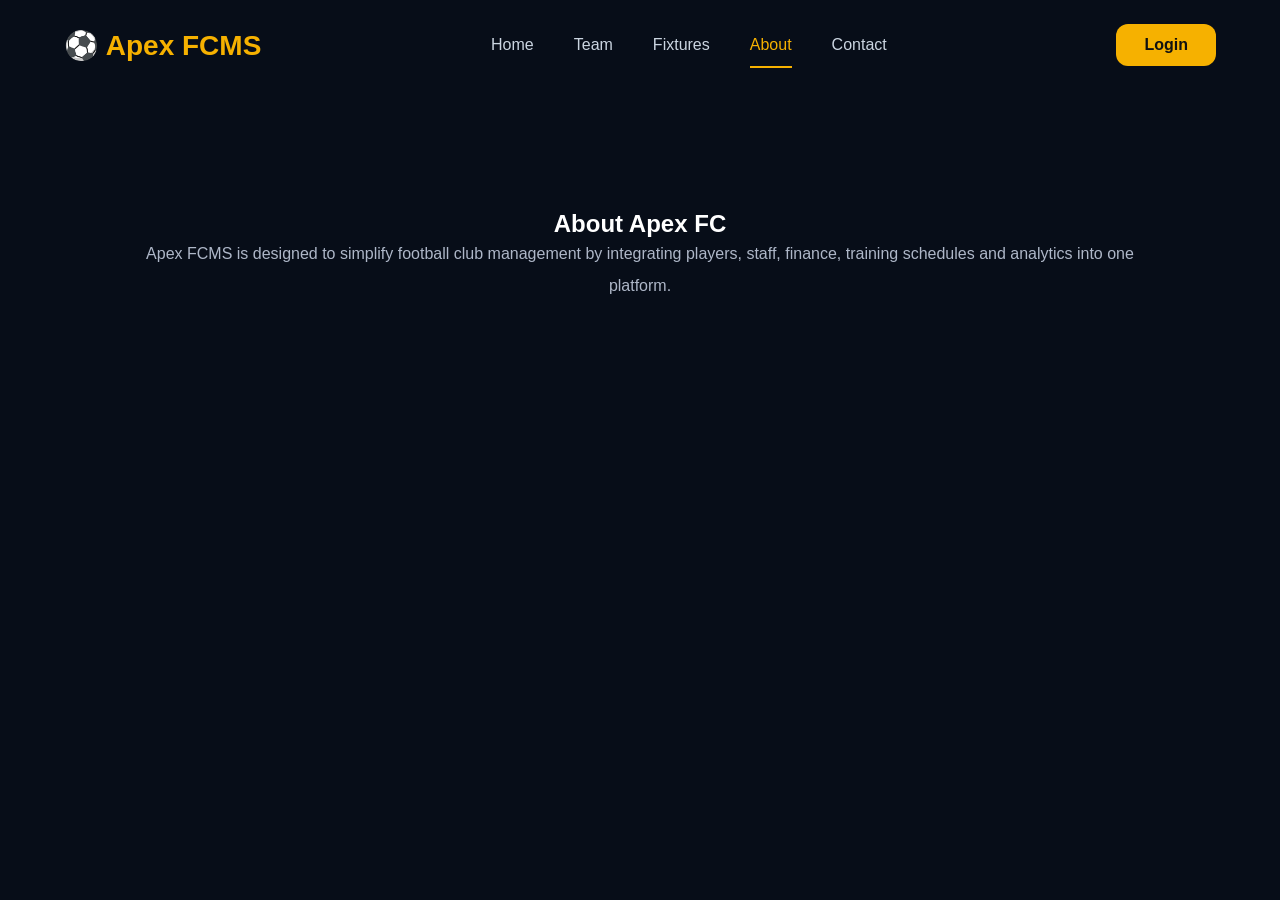
==== about.html @ 88e46682 "Add files via upload" ====
<!DOCTYPE html>
<html lang="en">
    <head>
        <meta charset="UTF-8">
        <meta name="viewport" content="width=device-width,initial-scale=1.0">
        <title>About | Apex FCMS</title>
        <link rel="stylesheet" href="style.css">
    </head>

    <body>

        <header>

            <div class="logo">⚽ Apex FCMS</div>

            <nav>

                <a href="index.html">Home</a>

                <a href="team.html">Team</a>

                <a href="fixtures.html">Fixtures</a>

                <a href="about.html" class="active">About</a>

                <a href="contact.html">Contact</a>

            </nav>

            <a href="login.html" class="login-btn">Login</a>

        </header>

        <section class="about">

            <h1>About Apex FC</h1>

            <p>
                Apex FCMS is designed to simplify football club management by integrating
                players, staff, finance, training schedules and analytics into one platform.
            </p>

        </section>

        <script src="script.js"></script>

    </body>
</html>
---- style.css ----
* {
    margin: 0;
    padding: 0;
    box-sizing: border-box;
    font-family: Poppins, sans-serif;
}

body {

    background: #070d18;
    color: white;
    overflow-x: hidden;
}

.blur {

    position: fixed;
    border-radius: 50%;
    filter: blur(140px);
    opacity: .18;
    z-index: -1;
}

.blur1 {

    width: 400px;
    height: 400px;
    background: #ff9800;

    top: -120px;
    left: -120px;
}

.blur2 {

    width: 450px;
    height: 450px;
    background: #1e90ff;

    bottom: -150px;
    right: -100px;
}

header {
    width: 90%;
    height: 90px;

    margin: auto;

    display: flex;
    justify-content: space-between;
    align-items: center;

    overflow: visible;
}

.logo {

    font-size: 28px;
    font-weight: 700;
    color: #f6b100;
}

nav {

    display: flex;
    gap: 40px;
}

nav a {

    text-decoration: none;
    color: #d0d7e5;
    transition: .3s;
}

nav a:hover {

    color: #f6b100;
}

.login-btn {

    text-decoration: none;

    padding: 12px 28px;

    border-radius: 12px;

    background: #f6b100;

    color: #111;

    font-weight: 600;

    transition: .3s;
}

.login-btn:hover {

    transform: translateY(-3px);
}

.hero {

    width: 90%;
    margin: 70px auto;

    display: grid;
    grid-template-columns: 1fr 420px;
    gap: 80px;
    align-items: center;
}

.subtitle {

    color: #f6b100;

    letter-spacing: 3px;

    margin-bottom: 20px;
}

.hero h1 {

    font-size: 65px;

    line-height: 1.15;

    margin-bottom: 25px;
}

.description {

    color: #aab4c6;

    line-height: 1.9;

    max-width: 700px;
}

.buttons {

    margin-top: 45px;

    display: flex;
    gap: 20px;
}

.primary {

    text-decoration: none;

    background: #f6b100;

    color: #111;

    padding: 15px 32px;

    border-radius: 12px;

    font-weight: 600;
}

.secondary {

    text-decoration: none;

    color: white;

    padding: 15px 32px;

    border: 1px solid rgba(255, 255, 255, .15);

    border-radius: 12px;
}

.hero-card {

    background: #111b2d;

    border: 1px solid rgba(255, 255, 255, .08);

    border-radius: 25px;

    padding: 40px;

    text-align: center;

    box-shadow: 0 20px 50px rgba(0, 0, 0, .35);
}

.hero-card h3 {

    color: #999;
    margin-bottom: 30px;
}

.hero-card h2 {

    margin: 10px 0;
}

.hero-card span {

    color: #f6b100;
}

.hero-card button {

    margin-top: 35px;

    padding: 14px 30px;

    border: none;

    border-radius: 10px;

    background: #f6b100;

    cursor: pointer;

    font-weight: 600;
}

.stats {

    width: 90%;

    margin: 90px auto;

    display: grid;

    grid-template-columns: repeat(4, 1fr);

    gap: 30px;
}

.card {

    background: #10192a;

    padding: 35px;

    border-radius: 20px;

    border: 1px solid rgba(255, 255, 255, .05);

    transition: .3s;
}

.card:hover {

    transform: translateY(-8px);
}

.card h2 {

    color: #f6b100;

    font-size: 40px;

    margin-bottom: 15px;
}

.card p {

    color: #b0b8c8;
}

.features {

    width: 90%;

    margin: 100px auto;
}

.features h2 {

    font-size: 42px;

    margin-bottom: 45px;
}

.feature-grid {

    display: grid;

    grid-template-columns: repeat(3, 1fr);

    gap: 30px;
}

.feature {

    background: #10192a;

    padding: 35px;

    border-radius: 18px;

    border: 1px solid rgba(255, 255, 255, .05);

    transition: .3s;
}

.feature:hover {

    transform: translateY(-8px);
}

.feature h3 {

    color: #f6b100;

    margin-bottom: 15px;
}

.feature p {

    color: #adb6c8;

    line-height: 1.8;
}

.about {

    width: 80%;

    margin: 120px auto;

    text-align: center;
}

.about h2 {

    font-size: 45px;

    margin-bottom: 30px;
}

.about p {

    color: #aeb7c8;

    line-height: 2;
}

footer {

    margin-top: 120px;

    padding: 60px;

    text-align: center;

    border-top: 1px solid rgba(255, 255, 255, .08);

    color: #9098a8;
}

footer h3 {

    color: #f6b100;

    margin-bottom: 15px;
}

@media(max-width:1000px) {

    .hero {

        grid-template-columns: 1fr;
        text-align: center;
    }

    .stats {

        grid-template-columns: repeat(2, 1fr);
    }

    .feature-grid {

        grid-template-columns: 1fr;
    }

    nav {

        display: none;
    }

    .hero h1 {

        font-size: 46px;
    }

}

@media(max-width:650px) {

    .stats {

        grid-template-columns: 1fr;
    }

    .hero {

        margin-top: 30px;
    }

    .hero h1 {

        font-size: 38px;
    }

    header {

        width: 95%;
    }

}
/* Page Transition */

body {

    opacity: 0;
    transform: translateY(15px);
    transition: .35s;

}

body.loaded {

    opacity: 1;
    transform: translateY(0);

}

/* Login */

.login-page {

    display: flex;
    flex-direction: column;
    min-height: 100vh;

}

.login-container {

    flex: 1;

    display: flex;
    justify-content: center;
    align-items: center;

}

.login-card {

    width: 420px;

    padding: 45px;

    border-radius: 25px;

    background: #10192a;

    border: 1px solid rgba(255, 255, 255, .08);

    box-shadow: 0 20px 60px rgba(0, 0, 0, .4);

}

.login-card h1 {

    margin-bottom: 10px;

}

.login-card p {

    color: #aab4c6;

    margin-bottom: 30px;

}

.login-card input {

    width: 100%;

    padding: 15px;

    margin-bottom: 20px;

    background: #1b2740;

    border: none;

    outline: none;

    border-radius: 10px;

    color: white;

    font-size: 15px;

}

.login-card input:focus {

    border: 1px solid #f6b100;

}

.login-card button {

    width: 100%;

    padding: 15px;

    border: none;

    border-radius: 10px;

    background: #f6b100;

    font-size: 16px;

    font-weight: 600;

    cursor: pointer;

    transition: .3s;

}

.login-card button:hover {

    transform: translateY(-2px);

}

.demo {

    margin-top: 25px;

    font-size: 14px;

    text-align: center;

    line-height: 1.8;

    color: #8fa2c2;

}
nav {
    display: flex;
    gap: 40px;
}

nav a {
    position: relative;
    text-decoration: none;
    color: #cbd5e1;
    font-weight: 500;
    transition: .3s;
    padding: 8px 0;
}

nav a:hover {
    color: #f6b100;
}

nav a::after {
    content: "";
    position: absolute;
    left: 0;
    bottom: -6px;
    width: 0%;
    height: 2px;
    background: #f6b100;
    transition: .3s;
}

nav a:hover::after {
    width: 100%;
}

nav a.active {
    color: #f6b100;
}

nav a.active::after {
    width: 100%;
}
.match-btn {
    display: inline-block;
    margin-top: 35px;
    padding: 14px 30px;
    background: #f6b100;
    color: #111;
    text-decoration: none;
    border-radius: 10px;
    font-weight: 600;
    transition: .3s;
}

.match-btn:hover {
    transform: translateY(-3px);
    box-shadow: 0 10px 25px rgba(246, 177, 0, .35);
}
/* ===== Logo ===== */

.logo {
    display: flex;
    align-items: center;
    gap: 18px;
}

.logo img {
    width: 140px;
    /* Increase this for a larger logo */
    height: auto;
    display: block;

    margin-top: 10px;
    margin-bottom: -20px;

    transition: 0.3s ease;
}

.logo img:hover {
    transform: scale(1.08);
}

.logo-text {
    display: flex;
    flex-direction: column;
    line-height: 1.1;
}

.logo-text h2 {
    margin: 0;
    font-size: 30px;
    font-weight: 700;
    color: #f6b100;
}

.logo-text span {
    margin-top: 4px;
    font-size: 12px;
    color: #8d99ae;
    letter-spacing: 2px;
    text-transform: uppercase;
}
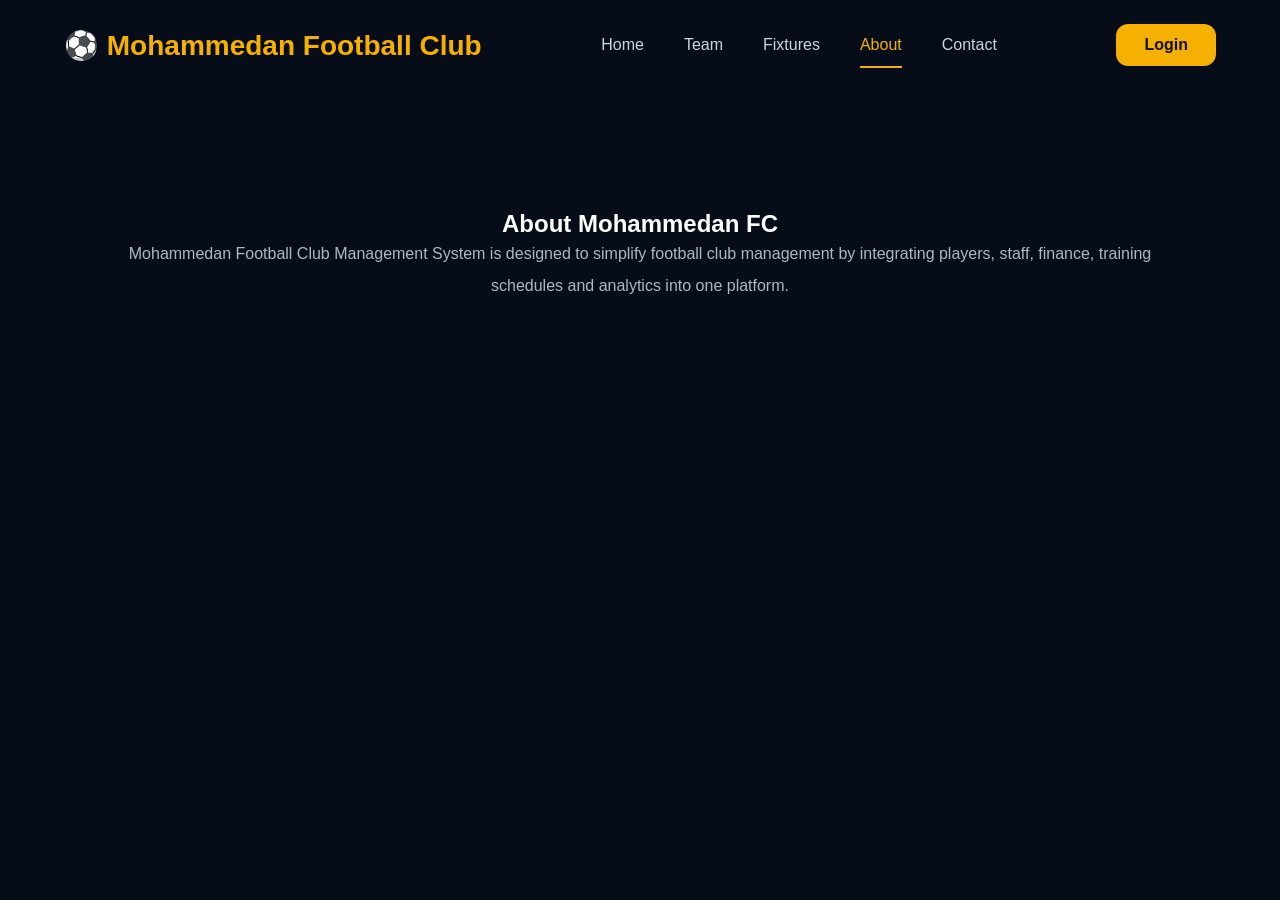
==== commit d1961219: "Update 1 about.html" ====
--- a/about.html
+++ b/about.html
@@ -3,7 +3,7 @@
     <head>
         <meta charset="UTF-8">
         <meta name="viewport" content="width=device-width,initial-scale=1.0">
-        <title>About | Apex FCMS</title>
+        <title>About | Mohammedan Football Club</title>
         <link rel="stylesheet" href="style.css">
     </head>
 
@@ -11,7 +11,7 @@
 
         <header>
 
-            <div class="logo">⚽ Apex FCMS</div>
+            <div class="logo">⚽ Mohammedan Football Club</div>
 
             <nav>
 
@@ -33,10 +33,11 @@
 
         <section class="about">
 
-            <h1>About Apex FC</h1>
+            <h1>About Mohammedan FC</h1>
 
             <p>
-                Apex FCMS is designed to simplify football club management by integrating
+                Mohammedan Football Club Management System is designed to simplify football club management 
+                by integrating
                 players, staff, finance, training schedules and analytics into one platform.
             </p>
 
@@ -45,4 +46,4 @@
         <script src="script.js"></script>
 
     </body>
-</html>+</html>
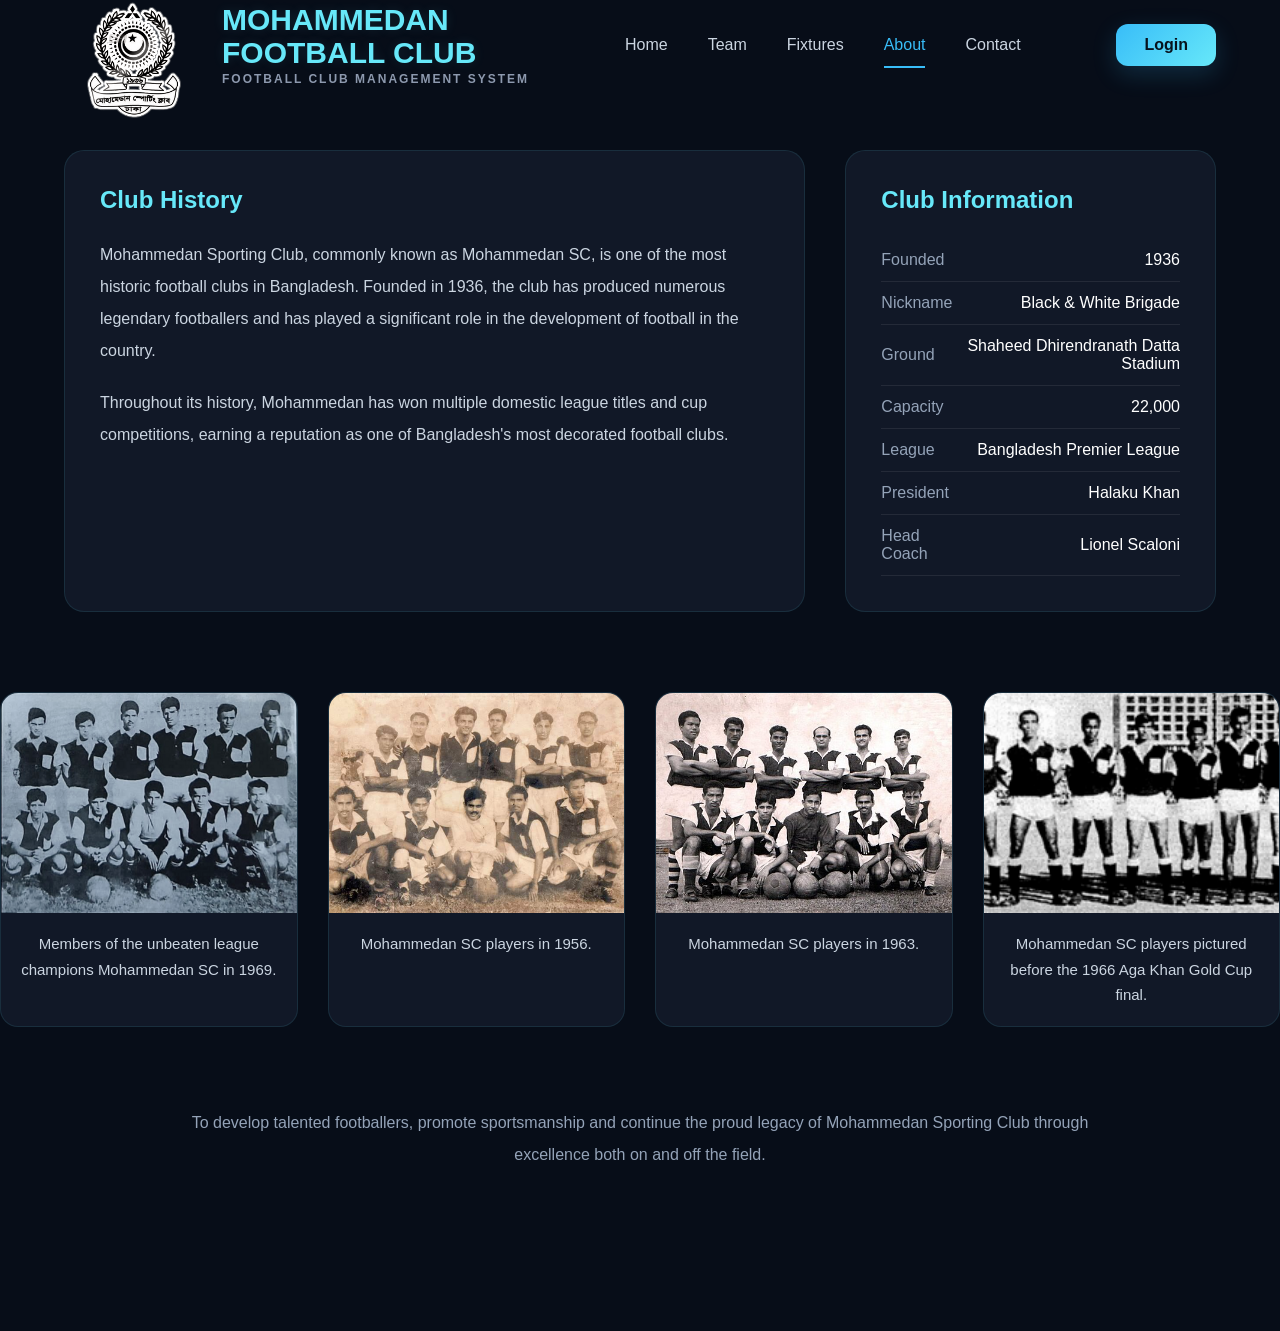
==== commit 890b6374: "Add files via upload" ====
--- a/about.html
+++ b/about.html
@@ -11,7 +11,13 @@
 
         <header>
 
-            <div class="logo">⚽ Mohammedan Football Club</div>
+            <div class="logo">
+                <img src="image/logo.png" alt="Apex FC Logo">
+                <div class="logo-text">
+                    <h2>MOHAMMEDAN <br>FOOTBALL CLUB</h2>
+                    <span>Football Club Management System</span>
+                </div>
+            </div>
 
             <nav>
 
@@ -31,19 +37,124 @@
 
         </header>
 
-        <section class="about">
+        <section class="about-page">
+        
+        
+            <div class="about-grid">
+        
+                <div class="history">
+        
+                    <h2>Club History</h2>
+        
+                    <p>
+                        Mohammedan Sporting Club, commonly known as Mohammedan SC,
+                        is one of the most historic football clubs in Bangladesh.
+                        Founded in 1936, the club has produced numerous legendary
+                        footballers and has played a significant role in the
+                        development of football in the country.
+                    </p>
+        
+                    <p>
+                        Throughout its history, Mohammedan has won multiple domestic
+                        league titles and cup competitions, earning a reputation as
+                        one of Bangladesh's most decorated football clubs.
+                    </p>
+        
+                </div>
+        
+                <div class="club-info">
+        
+                    <h2>Club Information</h2>
+        
+                    <table>
+        
+                        <tr>
+                            <td>Founded</td>
+                            <td>1936</td>
+                        </tr>
+        
+                        <tr>
+                            <td>Nickname</td>
+                            <td>Black & White Brigade</td>
+                        </tr>
+        
+                        <tr>
+                            <td>Ground</td>
+                            <td>Shaheed Dhirendranath Datta Stadium</td>
+                        </tr>
+        
+                        <tr>
+                            <td>Capacity</td>
+                            <td>22,000</td>
+                        </tr>
+        
+                        <tr>
+                            <td>League</td>
+                            <td>Bangladesh Premier League</td>
+                        </tr>
+        
+                        <tr>
+                            <td>President</td>
+                            <td>Halaku Khan</td>
+                        </tr>
+        
+                        <tr>
+                            <td>Head Coach</td>
+                            <td>Lionel Scaloni</td>
+                        </tr>
+        
+                    </table>
+        
+                </div>
+        
+            </div>
+            </section>
+            <section class="gallery">
+            
+                <div class="gallery-grid">
+            
+                    <div class="gallery-card">
+                        <img src="image/h1.jpg" alt="Mohammedan SC 1969">
+                        <p>Members of the unbeaten league champions Mohammedan SC in 1969.</p>
+                    </div>
+            
+                    <div class="gallery-card">
+                        <img src="image/h2.jpg" alt="Mohammedan SC 1956">
+                        <p>Mohammedan SC players in 1956.</p>
+                    </div>
+                    
+                    <div class="gallery-card">
+                        <img src="image/h3.jpg" alt="Mohammedan SC 1963">
+                        <p>Mohammedan SC players in 1963.</p>
+                    </div>
+            
+                    <div class="gallery-card">
+                        <img src="image/h4.jpg" alt="Mohammedan SC 1966">
+                        <p>Mohammedan SC players pictured before the 1966 Aga Khan Gold Cup final.</p>
+                    </div>
+            
+                </div>
+            
+            </section>
+        
+            <section class="vision">
+        
+                
+        
+                <p>
+                    To develop talented footballers, promote sportsmanship
+                    and continue the proud legacy of Mohammedan Sporting Club
+                    through excellence both on and off the field.
 
-            <h1>About Mohammedan FC</h1>
 
-            <p>
-                Mohammedan Football Club Management System is designed to simplify football club management 
-                by integrating
-                players, staff, finance, training schedules and analytics into one platform.
-            </p>
-
+                    <br><br><br><br><br><br>
+                </p>
+        
+            </section>
+        
         </section>
 
         <script src="script.js"></script>
 
     </body>
-</html>
+</html>
--- a/style.css
+++ b/style.css
@@ -25,7 +25,8 @@
 
     width: 400px;
     height: 400px;
-    background: #ff9800;
+    background: #38bdf8;
+    opacity: .15;
 
     top: -120px;
     left: -120px;
@@ -35,7 +36,8 @@
 
     width: 450px;
     height: 450px;
-    background: #1e90ff;
+    background: #8b5cf6;
+    opacity: .12;
 
     bottom: -150px;
     right: -100px;
@@ -58,7 +60,7 @@
 
     font-size: 28px;
     font-weight: 700;
-    color: #f6b100;
+    color: #38bdf8;
 }
 
 nav {
@@ -76,7 +78,7 @@
 
 nav a:hover {
 
-    color: #f6b100;
+    color: #38bdf8;
 }
 
 .login-btn {
@@ -87,9 +89,11 @@
 
     border-radius: 12px;
 
-    background: #f6b100;
-
-    color: #111;
+    background: linear-gradient(135deg, #38bdf8, #67e8f9);
+    
+        color: #07131d;
+    
+        box-shadow: 0 8px 25px rgba(56, 189, 248, .18);
 
     font-weight: 600;
 
@@ -99,6 +103,8 @@
 .login-btn:hover {
 
     transform: translateY(-3px);
+    
+        box-shadow: 0 12px 30px rgba(56, 189, 248, .28);
 }
 
 .hero {
@@ -114,9 +120,11 @@
 
 .subtitle {
 
-    color: #f6b100;
-
-    letter-spacing: 3px;
+    color: #67e8f9;
+    
+        letter-spacing: 4px;
+    
+        text-shadow: 0 0 12px rgba(103, 232, 249, .15);
 
     margin-bottom: 20px;
 }
@@ -151,9 +159,11 @@
 
     text-decoration: none;
 
-    background: #f6b100;
-
-    color: #111;
+    background: linear-gradient(135deg, #38bdf8, #67e8f9);
+    
+        color: #07131d;
+    
+        transition: .35s;
 
     padding: 15px 32px;
 
@@ -161,6 +171,10 @@
 
     font-weight: 600;
 }
+.primary:hover {
+
+    box-shadow: 0 10px 30px rgba(56, 189, 248, .25);
+}
 
 .secondary {
 
@@ -177,17 +191,131 @@
 
 .hero-card {
 
-    background: #111b2d;
-
-    border: 1px solid rgba(255, 255, 255, .08);
-
-    border-radius: 25px;
-
-    padding: 40px;
+    background: #111827;
+
+    border: 1px solid rgba(103, 232, 249, .12);
+
+    border-radius: 24px;
+
+    padding: 28px;
+
+    box-shadow: 0 18px 40px rgba(0, 0, 0, .35);
 
     text-align: center;
-
-    box-shadow: 0 20px 50px rgba(0, 0, 0, .35);
+}
+
+.match-tag {
+
+    display: inline-block;
+
+    background: rgba(56, 189, 248, .12);
+
+    color: #67e8f9;
+
+    padding: 6px 16px;
+
+    border-radius: 30px;
+
+    font-size: 12px;
+
+    font-weight: 600;
+
+    margin-bottom: 12px;
+}
+
+.competition {
+
+    color: #94A3B8;
+
+    margin-bottom: 25px;
+
+    font-size: 15px;
+}
+
+.match-row {
+
+    display: flex;
+
+    justify-content: space-between;
+
+    align-items: center;
+
+    margin-bottom: 25px;
+}
+
+.team {
+
+    display: flex;
+
+    flex-direction: column;
+
+    align-items: center;
+}
+
+.team img {
+
+    width: 65px;
+
+    height: 65px;
+
+    object-fit: contain;
+
+    margin-bottom: 10px;
+}
+
+.team span {
+
+    font-weight: 600;
+
+    color: white;
+}
+
+.vs {
+
+    font-size: 22px;
+
+    color: #38bdf8;
+
+    font-weight: 700;
+}
+
+.match-meta {
+
+    display: flex;
+
+    justify-content: space-between;
+
+    color: #CBD5E1;
+
+    margin-bottom: 12px;
+
+    font-size: 14px;
+}
+
+.stadium {
+
+    color: #94A3B8;
+
+    margin-bottom: 25px;
+
+    font-size: 14px;
+}
+
+.match-btn {
+
+    display: block;
+
+    background: linear-gradient(135deg, #38bdf8, #67e8f9);
+
+    color: #07131d;
+
+    text-decoration: none;
+
+    padding: 12px;
+
+    border-radius: 12px;
+
+    font-weight: 600;
 }
 
 .hero-card h3 {
@@ -203,7 +331,7 @@
 
 .hero-card span {
 
-    color: #f6b100;
+    color: #38bdf8;
 }
 
 .hero-card button {
@@ -216,7 +344,7 @@
 
     border-radius: 10px;
 
-    background: #f6b100;
+    background: #38bdf8;
 
     cursor: pointer;
 
@@ -256,7 +384,7 @@
 
 .card h2 {
 
-    color: #f6b100;
+    color: #38bdf8;
 
     font-size: 40px;
 
@@ -311,7 +439,7 @@
 
 .feature h3 {
 
-    color: #f6b100;
+    color: #38bdf8;
 
     margin-bottom: 15px;
 }
@@ -361,7 +489,7 @@
 
 footer h3 {
 
-    color: #f6b100;
+    color: #38bdf8;
 
     margin-bottom: 15px;
 }
@@ -510,7 +638,7 @@
 
 .login-card input:focus {
 
-    border: 1px solid #f6b100;
+    border: 1px solid #38bdf8;
 
 }
 
@@ -524,7 +652,7 @@
 
     border-radius: 10px;
 
-    background: #f6b100;
+    background: #38bdf8;
 
     font-size: 16px;
 
@@ -570,7 +698,7 @@
 }
 
 nav a:hover {
-    color: #f6b100;
+    color: #38bdf8;
 }
 
 nav a::after {
@@ -580,7 +708,7 @@
     bottom: -6px;
     width: 0%;
     height: 2px;
-    background: #f6b100;
+    background: #38bdf8;
     transition: .3s;
 }
 
@@ -589,7 +717,7 @@
 }
 
 nav a.active {
-    color: #f6b100;
+    color: #38bdf8;
 }
 
 nav a.active::after {
@@ -599,8 +727,9 @@
     display: inline-block;
     margin-top: 35px;
     padding: 14px 30px;
-    background: #f6b100;
-    color: #111;
+    background: linear-gradient(135deg, #38bdf8, #67e8f9);
+    
+        color: #07131d;
     text-decoration: none;
     border-radius: 10px;
     font-weight: 600;
@@ -609,7 +738,7 @@
 
 .match-btn:hover {
     transform: translateY(-3px);
-    box-shadow: 0 10px 25px rgba(246, 177, 0, .35);
+    box-shadow: 0 10px 30px rgba(56, 189, 248, .25);
 }
 /* ===== Logo ===== */
 
@@ -645,7 +774,10 @@
     margin: 0;
     font-size: 30px;
     font-weight: 700;
-    color: #f6b100;
+    color: #67e8f9;
+    
+        text-shadow: 0 0 12px rgba(103, 232, 249, .12);
+    
 }
 
 .logo-text span {
@@ -654,4 +786,765 @@
     color: #8d99ae;
     letter-spacing: 2px;
     text-transform: uppercase;
+}
+/*=============================
+        TEAM PAGE
+==============================*/
+
+.team-page {
+
+    width: 90%;
+    margin: 70px auto;
+}
+
+.team-page h1 {
+
+    text-align: center;
+    font-size: 52px;
+    color: #67e8f9;
+    letter-spacing: 2px;
+    text-shadow: 0 0 18px rgba(103, 232, 249, .15);
+}
+
+.team-page>p {
+
+    text-align: center;
+    color: #94A3B8;
+    margin-top: 15px;
+    margin-bottom: 55px;
+    font-size: 18px;
+}
+
+/*=============================
+        CATEGORY BUTTONS
+==============================*/
+
+.team-tabs {
+
+    display: flex;
+    justify-content: center;
+    flex-wrap: wrap;
+    gap: 18px;
+    margin-bottom: 60px;
+}
+
+.tab-btn {
+
+    padding: 13px 28px;
+
+    border-radius: 40px;
+
+    border: 1px solid rgba(56, 189, 248, .2);
+
+    background: #111827;
+
+    color: #CBD5E1;
+
+    cursor: pointer;
+
+    transition: .35s;
+
+    font-size: 15px;
+
+    font-weight: 600;
+}
+
+.tab-btn:hover {
+
+    background: #172338;
+
+    color: #67e8f9;
+
+    border-color: #38bdf8;
+
+    box-shadow: 0 0 18px rgba(56, 189, 248, .15);
+}
+
+.tab-btn.active {
+
+    background: #38bdf8;
+
+    color: #07131d;
+
+    border-color: #38bdf8;
+
+    box-shadow: 0 0 22px rgba(56, 189, 248, .25);
+}
+
+/*=============================
+        PLAYER GRID
+==============================*/
+
+.players-grid {
+
+    display: grid;
+
+    grid-template-columns: repeat(auto-fit, minmax(260px, 1fr));
+
+    gap: 35px;
+}
+
+/*=============================
+        PLAYER CARD
+==============================*/
+
+.player-card {
+
+    position: relative;
+
+    overflow: hidden;
+
+    border-radius: 22px;
+
+    background: rgba(17, 24, 39, .8);
+
+    backdrop-filter: blur(14px);
+
+    border: 1px solid rgba(255, 255, 255, .05);
+
+    transition: .35s;
+}
+
+.player-card:hover {
+
+    transform: translateY(-10px);
+
+    border-color: rgba(56, 189, 248, .35);
+
+    box-shadow:
+        0 15px 40px rgba(0, 0, 0, .4),
+        0 0 25px rgba(56, 189, 248, .12);
+}
+
+/*=============================
+        PLAYER IMAGE
+==============================*/
+
+.player-card img {
+
+    width: 100%;
+
+    height: 330px;
+
+    object-fit: cover;
+
+    background: linear-gradient(180deg, #1b2c45, #111827);
+
+    transition: .4s;
+}
+
+.player-card:hover img {
+
+    transform: scale(1.04);
+}
+
+/*=============================
+        NUMBER
+==============================*/
+
+.number {
+
+    position: absolute;
+
+    top: 18px;
+
+    left: 18px;
+
+    width: 58px;
+
+    height: 58px;
+
+    border-radius: 50%;
+
+    background: #38bdf8;
+
+    color: #07131d;
+
+    font-size: 22px;
+
+    font-weight: 700;
+
+    display: flex;
+
+    justify-content: center;
+
+    align-items: center;
+
+    box-shadow: 0 0 18px rgba(56, 189, 248, .25);
+}
+
+/*=============================
+        PLAYER INFO
+==============================*/
+
+.player-card h2 {
+
+    padding: 22px 22px 5px;
+
+    font-size: 26px;
+
+    color: #F8FAFC;
+}
+
+.player-card p {
+
+    padding: 0 22px 25px;
+
+    color: #67e8f9;
+
+    font-size: 15px;
+
+    letter-spacing: 1px;
+
+    font-weight: 500;
+}
+
+/*=============================
+        RESPONSIVE
+==============================*/
+
+@media(max-width:900px) {
+
+    .team-page h1 {
+
+        font-size: 42px;
+    }
+
+    .players-grid {
+
+        grid-template-columns: repeat(auto-fit, minmax(220px, 1fr));
+    }
+
+    .player-card img {
+
+        height: 280px;
+    }
+
+}
+
+@media(max-width:600px) {
+
+    .team-tabs {
+
+        gap: 10px;
+    }
+
+    .tab-btn {
+
+        padding: 10px 20px;
+
+        font-size: 14px;
+    }
+
+    .team-page h1 {
+
+        font-size: 34px;
+    }
+
+    .team-page>p {
+
+        font-size: 15px;
+    }
+
+}
+/*=============================
+        STAFF SECTION
+==============================*/
+
+.staff-section {
+
+    width: 90%;
+    margin: 90px auto;
+}
+
+.staff-section h2 {
+
+    text-align: center;
+
+    font-size: 36px;
+
+    color: #67e8f9;
+
+    margin-bottom: 45px;
+
+    letter-spacing: 1px;
+}
+
+.staff-grid {
+
+    display: grid;
+
+    grid-template-columns: repeat(auto-fit, minmax(250px, 1fr));
+
+    gap: 35px;
+}
+
+.staff-card {
+
+    background: rgba(17, 24, 39, .8);
+
+    backdrop-filter: blur(12px);
+
+    border: 1px solid rgba(255, 255, 255, .05);
+
+    border-radius: 20px;
+
+    overflow: hidden;
+
+    transition: .35s;
+}
+
+.staff-card:hover {
+
+    transform: translateY(-8px);
+
+    border-color: #38bdf8;
+
+    box-shadow:
+        0 15px 35px rgba(0, 0, 0, .35),
+        0 0 20px rgba(56, 189, 248, .15);
+}
+
+.staff-card img {
+
+    width: 100%;
+
+    height: 300px;
+
+    object-fit: cover;
+
+    background: linear-gradient(180deg, #182438, #111827);
+}
+
+.staff-card h3 {
+
+    padding: 20px 20px 5px;
+
+    color: #F8FAFC;
+
+    font-size: 24px;
+}
+
+.staff-card span {
+
+    display: block;
+
+    padding: 0 20px 22px;
+
+    color: #67e8f9;
+
+    font-size: 15px;
+}
+/*==========================
+        FIXTURES
+===========================*/
+
+.fixtures-page {
+
+    width: 90%;
+    margin: 70px auto;
+}
+
+.fixtures-page h1 {
+
+    text-align: center;
+    font-size: 52px;
+
+    color: #67e8f9;
+
+    margin-bottom: 15px;
+}
+
+.fixtures-page>p {
+
+    text-align: center;
+
+    color: #94A3B8;
+
+    margin-bottom: 55px;
+}
+
+.fixtures-grid {
+
+    display: grid;
+
+    grid-template-columns: repeat(auto-fit, minmax(360px, 1fr));
+
+    gap: 35px;
+}
+
+.fixture-card {
+
+    background: #111827;
+
+    border: 1px solid rgba(103, 232, 249, .10);
+
+    border-radius: 22px;
+
+    overflow: hidden;
+
+    transition: .35s;
+}
+
+.fixture-card:hover {
+
+    transform: translateY(-8px);
+
+    border-color: #38bdf8;
+
+    box-shadow:
+        0 15px 35px rgba(0, 0, 0, .35),
+        0 0 18px rgba(56, 189, 248, .12);
+}
+
+.fixture-top {
+
+    display: flex;
+
+    justify-content: space-between;
+
+    align-items: center;
+
+    padding: 18px 25px;
+
+    border-bottom: 1px solid rgba(255, 255, 255, .05);
+}
+
+.league {
+
+    color: #67e8f9;
+
+    font-size: 14px;
+
+    font-weight: 600;
+}
+
+.status {
+
+    background: rgba(56, 189, 248, .12);
+
+    color: #67e8f9;
+
+    padding: 6px 15px;
+
+    border-radius: 20px;
+
+    font-size: 13px;
+}
+
+.teams {
+
+    display: flex;
+
+    justify-content: space-around;
+
+    align-items: center;
+
+    padding: 35px 20px;
+}
+
+.club {
+
+    text-align: center;
+}
+
+.club img {
+
+    width: 80px;
+
+    height: 80px;
+
+    object-fit: contain;
+
+    margin-bottom: 12px;
+}
+
+.club h3 {
+
+    color: white;
+
+    font-size: 22px;
+}
+
+.vs {
+
+    font-size: 28px;
+
+    font-weight: bold;
+
+    color: #38bdf8;
+}
+
+.match-info {
+
+    display: grid;
+
+    grid-template-columns: repeat(3, 1fr);
+
+    text-align: center;
+
+    border-top: 1px solid rgba(255, 255, 255, .05);
+
+    padding: 20px;
+}
+
+.match-info small {
+
+    color: #94A3B8;
+
+    display: block;
+
+    margin-bottom: 8px;
+}
+
+.match-info h4 {
+
+    color: white;
+
+    font-size: 17px;
+}
+
+.about-page {
+
+    width: 90%;
+    margin: 60px auto;
+}
+
+.about-hero {
+
+    display: flex;
+    align-items: center;
+    gap: 50px;
+    margin-bottom: 70px;
+}
+
+.about-hero img {
+
+    width: 180px;
+}
+
+.about-hero h1 {
+
+    font-size: 50px;
+    color: #67e8f9;
+    margin-bottom: 20px;
+}
+
+.about-hero p {
+
+    color: #94A3B8;
+    line-height: 1.8;
+}
+
+.about-grid {
+
+    display: grid;
+    grid-template-columns: 2fr 1fr;
+    gap: 40px;
+    margin-bottom: 80px;
+}
+
+.history,
+.club-info {
+
+    background: #111827;
+
+    border: 1px solid rgba(103, 232, 249, .1);
+
+    border-radius: 20px;
+
+    padding: 35px;
+}
+
+.history h2,
+.club-info h2,
+.achievements h2,
+.vision h2 {
+
+    color: #67e8f9;
+    margin-bottom: 25px;
+}
+
+.history p {
+
+    color: #CBD5E1;
+    line-height: 2;
+    margin-bottom: 20px;
+}
+
+.club-info table {
+
+    width: 100%;
+    border-collapse: collapse;
+}
+
+.club-info td {
+
+    padding: 12px 0;
+    border-bottom: 1px solid rgba(255, 255, 255, .08);
+}
+
+.club-info td:first-child {
+
+    color: #94A3B8;
+}
+
+.club-info td:last-child {
+
+    color: white;
+    text-align: right;
+}
+
+.trophy-grid {
+
+    display: grid;
+
+    grid-template-columns: repeat(3, 1fr);
+
+    gap: 25px;
+
+    margin-top: 30px;
+}
+
+.trophy-card {
+
+    background: #111827;
+
+    border-radius: 20px;
+
+    padding: 35px;
+
+    text-align: center;
+
+    border: 1px solid rgba(103, 232, 249, .1);
+}
+
+.trophy-card h3 {
+
+    font-size: 40px;
+
+    color: #67e8f9;
+
+    margin-bottom: 15px;
+}
+
+.trophy-card p {
+
+    color: #CBD5E1;
+}
+
+.vision {
+
+    margin-top: 80px;
+
+    text-align: center;
+}
+
+.vision p {
+
+    color: #94A3B8;
+
+    line-height: 2;
+
+    max-width: 900px;
+
+    margin: auto;
+}
+
+@media(max-width:900px) {
+
+    .about-hero {
+
+        flex-direction: column;
+        text-align: center;
+    }
+
+    .about-grid {
+
+        grid-template-columns: 1fr;
+    }
+
+    .trophy-grid {
+
+        grid-template-columns: 1fr;
+    }
+
+}
+/*=============================
+        HISTORICAL GALLERY
+==============================*/
+
+.gallery {
+
+    width: 100%;
+
+    margin: 80px auto;
+}
+
+.gallery h2 {
+
+    text-align: center;
+
+    color: #67e8f9;
+
+    font-size: 36px;
+
+    margin-bottom: 40px;
+}
+
+.gallery-grid {
+
+    display: grid;
+
+    grid-template-columns: repeat(auto-fit, minmax(280px, 1fr));
+
+    gap: 30px;
+}
+
+.gallery-card {
+
+    background: #111827;
+
+    border: 1px solid rgba(103, 232, 249, .10);
+
+    border-radius: 18px;
+
+    overflow: hidden;
+
+    transition: .35s;
+}
+
+.gallery-card:hover {
+
+    transform: translateY(-8px);
+
+    border-color: #38bdf8;
+
+    box-shadow:
+        0 15px 35px rgba(0, 0, 0, .35),
+        0 0 18px rgba(56, 189, 248, .12);
+}
+
+.gallery-card img {
+
+    width: 100%;
+
+    height: 220px;
+
+    object-fit: cover;
+
+    display: block;
+}
+
+.gallery-card p {
+
+    padding: 18px;
+
+    color: #CBD5E1;
+
+    font-size: 15px;
+
+    line-height: 1.7;
+
+    text-align: center;
 }
